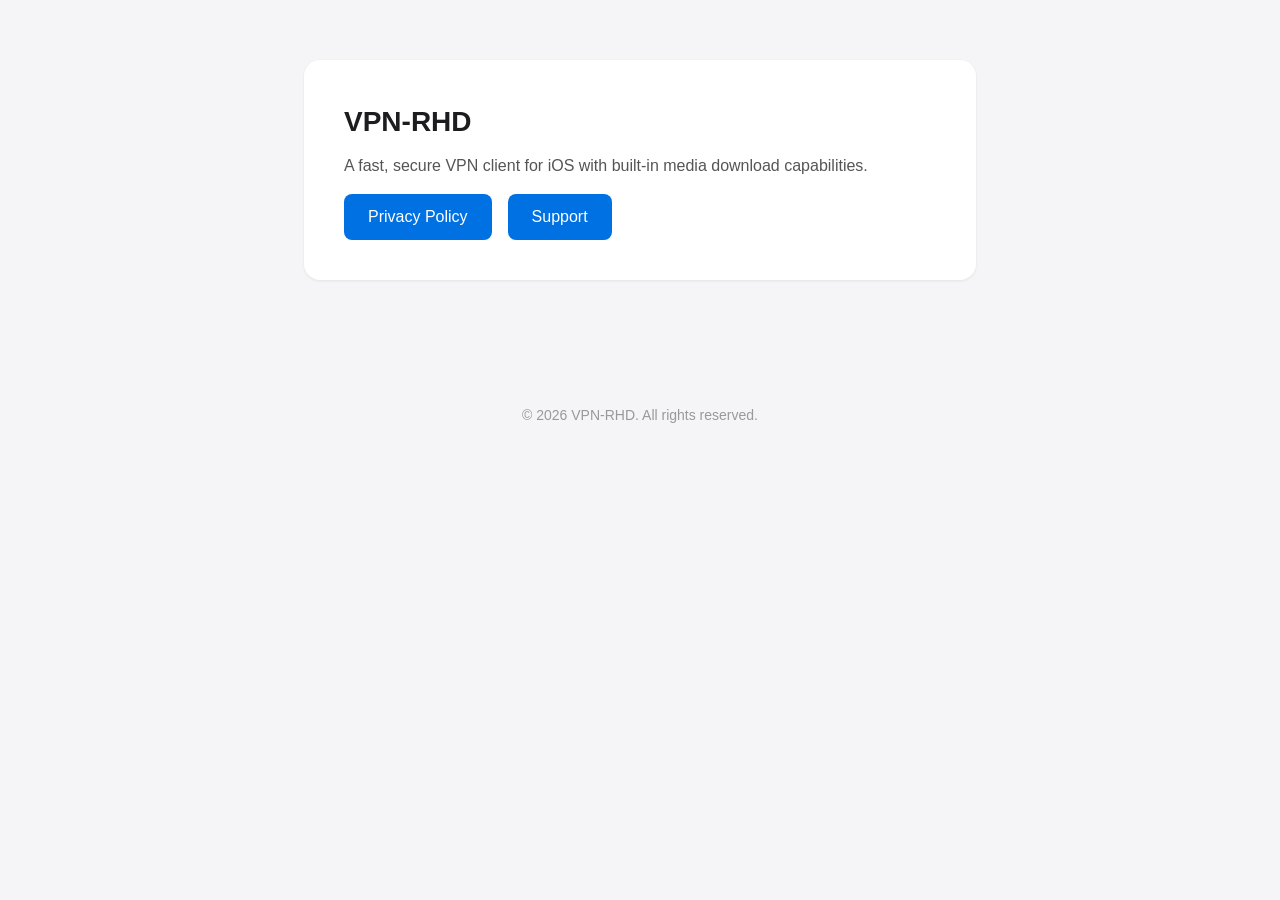
==== index.html @ 0af11a09 "Initial MVP: VPN-RHD support site with privacy policy" ====
<!DOCTYPE html>
<html lang="en">
<head>
    <meta charset="UTF-8">
    <meta name="viewport" content="width=device-width, initial-scale=1.0">
    <title>VPN-RHD</title>
    <style>
        * { margin: 0; padding: 0; box-sizing: border-box; }
        body { font-family: -apple-system, BlinkMacSystemFont, 'Segoe UI', Roboto, sans-serif; background: #f5f5f7; color: #1d1d1f; line-height: 1.6; }
        .container { max-width: 720px; margin: 0 auto; padding: 60px 24px; }
        .card { background: #fff; border-radius: 16px; padding: 40px; margin-bottom: 24px; box-shadow: 0 1px 3px rgba(0,0,0,0.08); }
        h1 { font-size: 28px; font-weight: 700; margin-bottom: 8px; }
        h2 { font-size: 20px; font-weight: 600; margin-bottom: 16px; }
        p { margin-bottom: 12px; color: #555; }
        a { color: #0071e3; text-decoration: none; }
        a:hover { text-decoration: underline; }
        .links { display: flex; gap: 16px; margin-top: 16px; }
        .links a { display: inline-block; padding: 10px 24px; background: #0071e3; color: #fff; border-radius: 8px; font-weight: 500; }
        .links a:hover { background: #0077ed; text-decoration: none; }
        footer { text-align: center; color: #999; font-size: 14px; margin-top: 40px; }
    </style>
</head>
<body>
    <div class="container">
        <div class="card">
            <h1>VPN-RHD</h1>
            <p>A fast, secure VPN client for iOS with built-in media download capabilities.</p>
            <div class="links">
                <a href="privacy.html">Privacy Policy</a>
                <a href="support.html">Support</a>
            </div>
        </div>
    </div>
    <footer>&copy; 2026 VPN-RHD. All rights reserved.</footer>
</body>
</html>
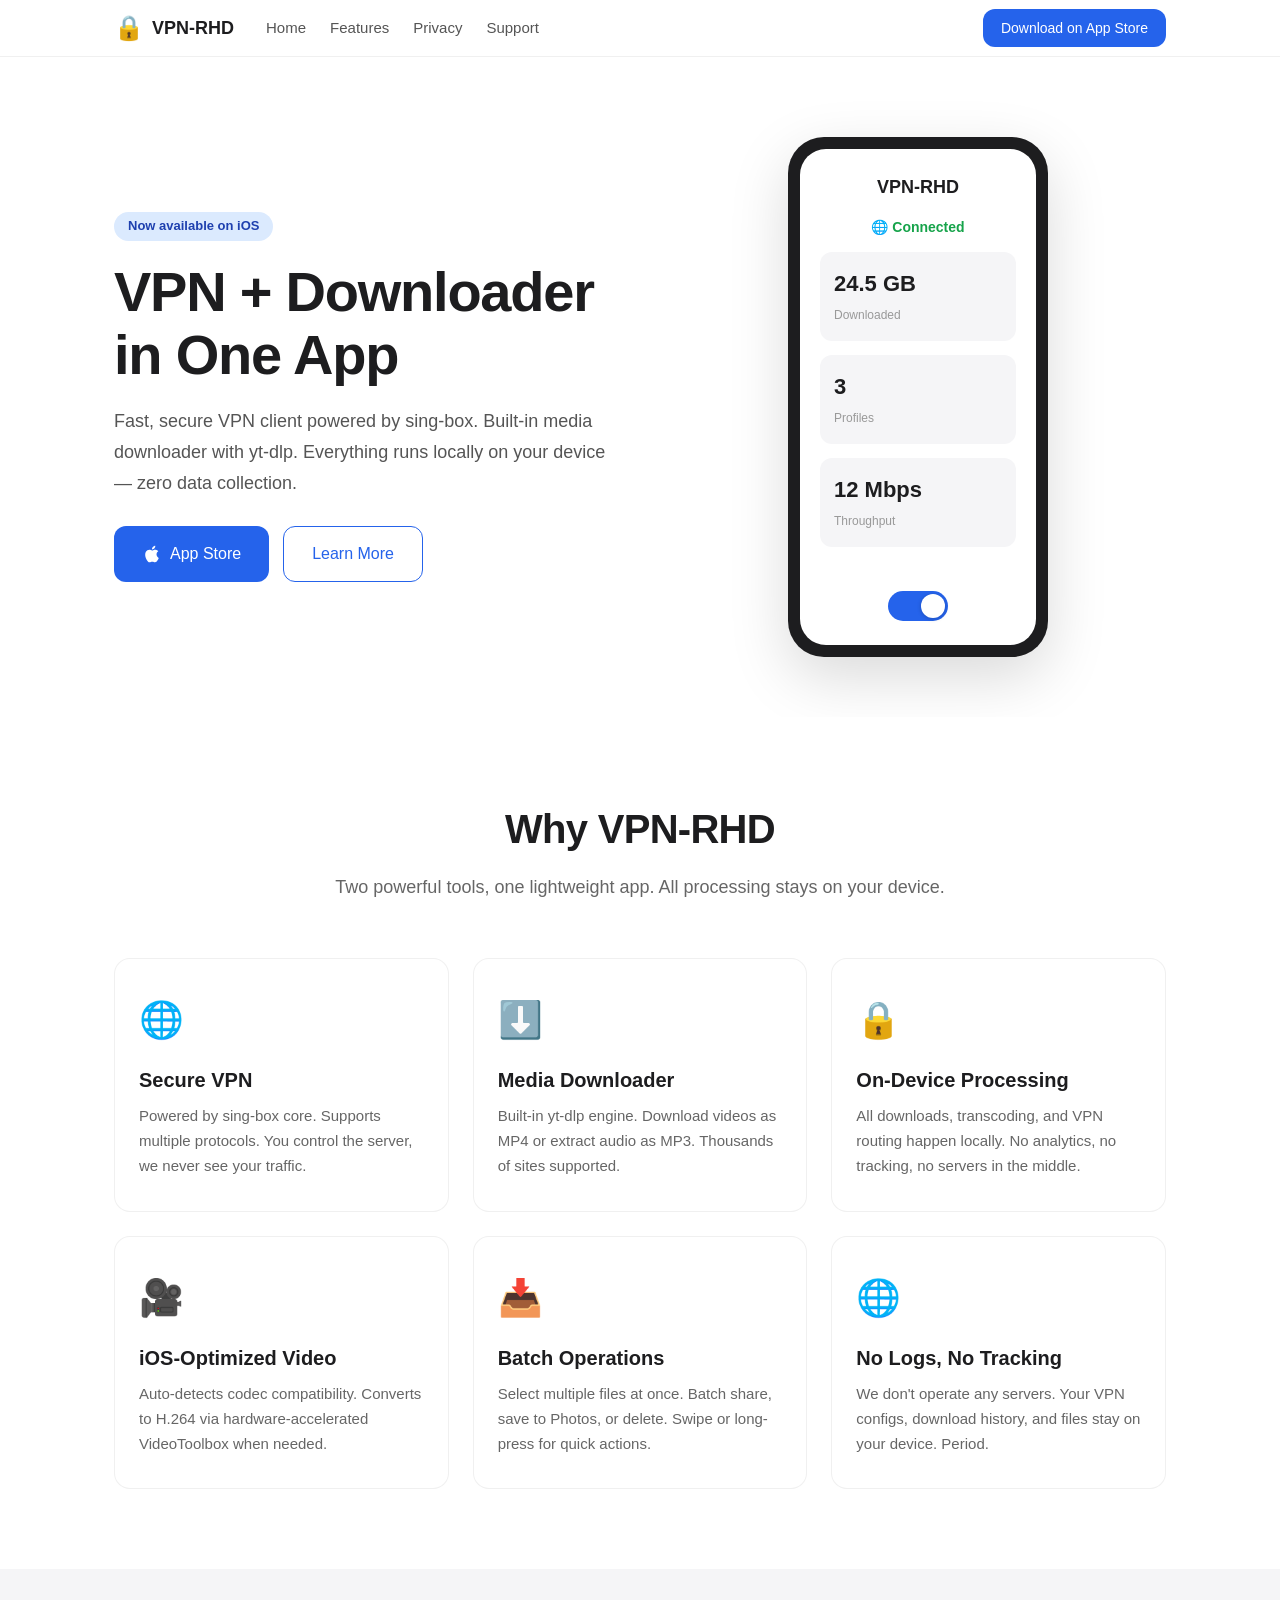
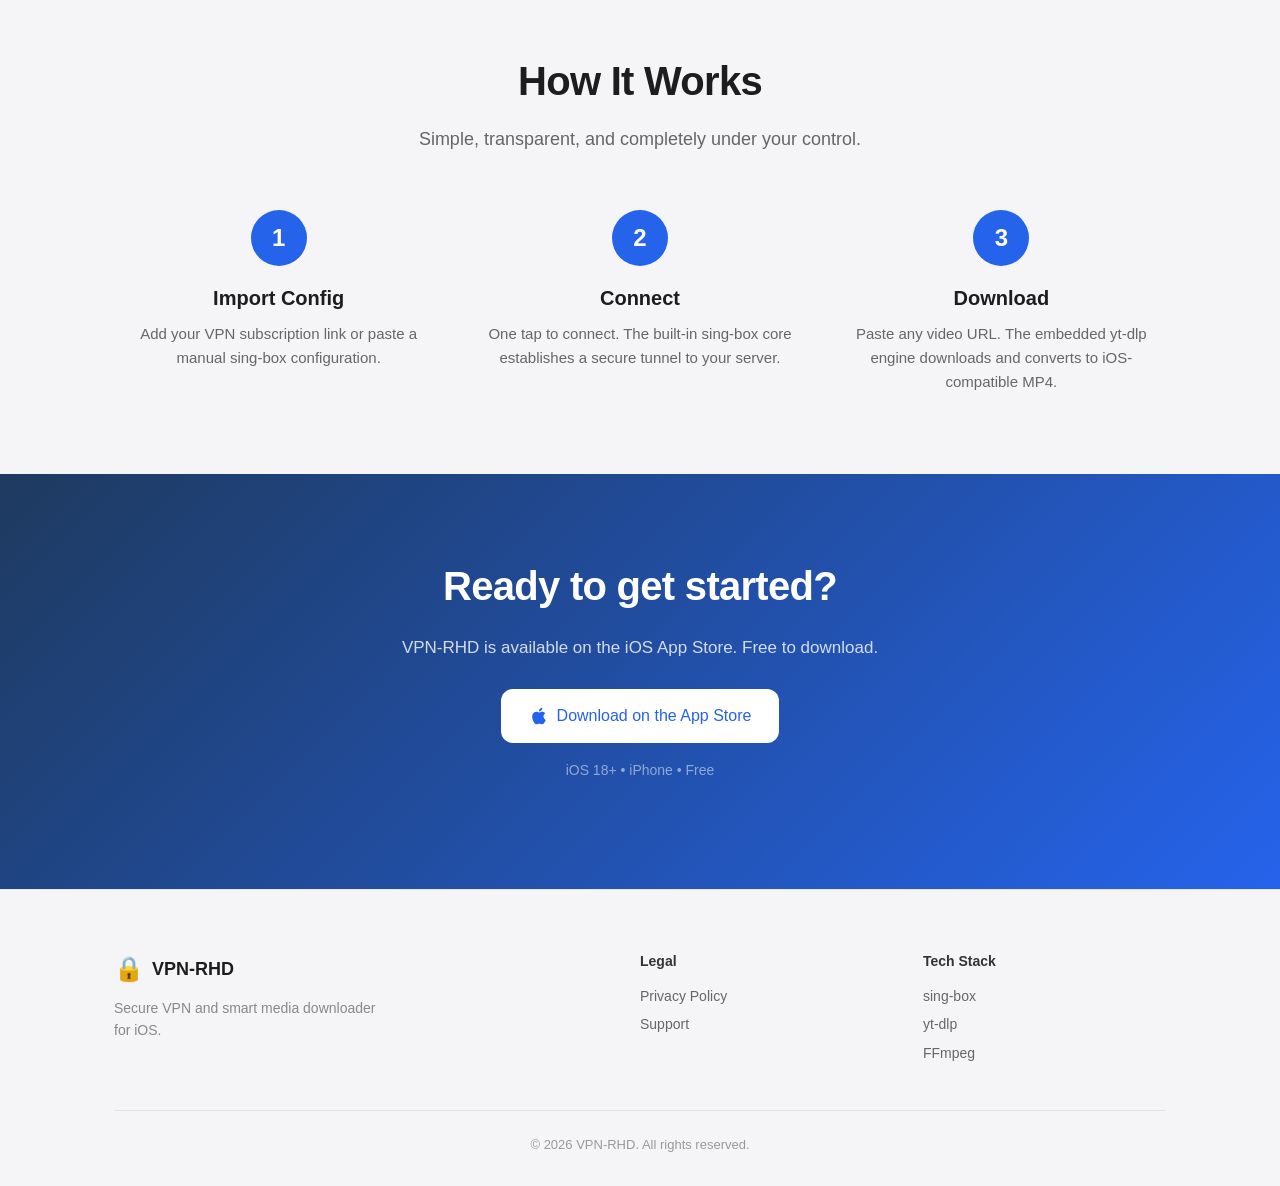
==== commit a3c886ba: "Redesign: professional app landing page with proper styling" ====
--- a/index.html
+++ b/index.html
@@ -3,34 +3,173 @@
 <head>
     <meta charset="UTF-8">
     <meta name="viewport" content="width=device-width, initial-scale=1.0">
-    <title>VPN-RHD</title>
-    <style>
-        * { margin: 0; padding: 0; box-sizing: border-box; }
-        body { font-family: -apple-system, BlinkMacSystemFont, 'Segoe UI', Roboto, sans-serif; background: #f5f5f7; color: #1d1d1f; line-height: 1.6; }
-        .container { max-width: 720px; margin: 0 auto; padding: 60px 24px; }
-        .card { background: #fff; border-radius: 16px; padding: 40px; margin-bottom: 24px; box-shadow: 0 1px 3px rgba(0,0,0,0.08); }
-        h1 { font-size: 28px; font-weight: 700; margin-bottom: 8px; }
-        h2 { font-size: 20px; font-weight: 600; margin-bottom: 16px; }
-        p { margin-bottom: 12px; color: #555; }
-        a { color: #0071e3; text-decoration: none; }
-        a:hover { text-decoration: underline; }
-        .links { display: flex; gap: 16px; margin-top: 16px; }
-        .links a { display: inline-block; padding: 10px 24px; background: #0071e3; color: #fff; border-radius: 8px; font-weight: 500; }
-        .links a:hover { background: #0077ed; text-decoration: none; }
-        footer { text-align: center; color: #999; font-size: 14px; margin-top: 40px; }
-    </style>
+    <title>VPN-RHD - Secure VPN & Smart Downloader for iOS</title>
+    <meta name="description" content="VPN-RHD is a fast, secure VPN client with built-in media downloader for iOS. Powered by sing-box and yt-dlp.">
+    <meta property="og:title" content="VPN-RHD - Secure VPN & Smart Downloader">
+    <meta property="og:description" content="A powerful iOS app combining VPN and media downloading. All processing on-device, zero data collection.">
+    <meta property="og:type" content="website">
+    <link rel="stylesheet" href="style.css">
 </head>
 <body>
-    <div class="container">
-        <div class="card">
-            <h1>VPN-RHD</h1>
-            <p>A fast, secure VPN client for iOS with built-in media download capabilities.</p>
-            <div class="links">
-                <a href="privacy.html">Privacy Policy</a>
+    <!-- Navigation -->
+    <header class="nav">
+        <div class="nav-inner">
+            <a href="index.html" class="nav-logo">
+                <span class="logo-icon">&#x1F512;</span>
+                VPN-RHD
+            </a>
+            <nav class="nav-links">
+                <a href="index.html">Home</a>
+                <a href="index.html#features">Features</a>
+                <a href="privacy.html">Privacy</a>
                 <a href="support.html">Support</a>
+            </nav>
+            <a href="#" class="btn btn-primary btn-sm nav-cta">Download on App Store</a>
+        </div>
+    </header>
+
+    <main>
+        <!-- Hero -->
+        <section class="hero">
+            <div class="container">
+                <div class="hero-grid">
+                    <div class="hero-text">
+                        <span class="badge">Now available on iOS</span>
+                        <h1>VPN + Downloader<br>in One App</h1>
+                        <p class="hero-desc">Fast, secure VPN client powered by sing-box. Built-in media downloader with yt-dlp. Everything runs locally on your device — zero data collection.</p>
+                        <div class="hero-actions">
+                            <a href="#" class="btn btn-primary btn-lg">
+                                <svg width="20" height="20" viewBox="0 0 24 24" fill="currentColor"><path d="M18.71 19.5c-.83 1.24-1.71 2.45-3.05 2.47-1.34.03-1.77-.79-3.29-.79-1.53 0-2 .77-3.27.82-1.31.05-2.3-1.32-3.14-2.53C4.25 17 2.94 12.45 4.7 9.39c.87-1.52 2.43-2.48 4.12-2.51 1.28-.02 2.5.87 3.29.87.78 0 2.26-1.07 3.81-.91.65.03 2.47.26 3.64 1.98-.09.06-2.17 1.28-2.15 3.81.03 3.02 2.65 4.03 2.68 4.04-.03.07-.42 1.44-1.38 2.83M13 3.5c.73-.83 1.94-1.46 2.94-1.5.13 1.17-.34 2.35-1.04 3.19-.69.85-1.83 1.51-2.95 1.42-.15-1.15.41-2.35 1.05-3.11z"/></svg>
+                                App Store
+                            </a>
+                            <a href="#features" class="btn btn-outline btn-lg">Learn More</a>
+                        </div>
+                    </div>
+                    <div class="hero-mockup">
+                        <div class="phone-frame">
+                            <div class="phone-screen">
+                                <div class="screen-header">VPN-RHD</div>
+                                <div class="screen-status">&#x1F310; Connected</div>
+                                <div class="screen-stat"><span>24.5 GB</span><small>Downloaded</small></div>
+                                <div class="screen-stat"><span>3</span><small>Profiles</small></div>
+                                <div class="screen-stat"><span>12 Mbps</span><small>Throughput</small></div>
+                                <div class="screen-toggle"></div>
+                            </div>
+                        </div>
+                    </div>
+                </div>
+            </div>
+        </section>
+
+        <!-- Features -->
+        <section id="features" class="section">
+            <div class="container">
+                <div class="section-header">
+                    <h2>Why VPN-RHD</h2>
+                    <p class="section-subtitle">Two powerful tools, one lightweight app. All processing stays on your device.</p>
+                </div>
+                <div class="features-grid">
+                    <div class="feature-card">
+                        <div class="feature-icon">&#x1F310;</div>
+                        <h3>Secure VPN</h3>
+                        <p>Powered by sing-box core. Supports multiple protocols. You control the server, we never see your traffic.</p>
+                    </div>
+                    <div class="feature-card">
+                        <div class="feature-icon">&#x2B07;&#xFE0F;</div>
+                        <h3>Media Downloader</h3>
+                        <p>Built-in yt-dlp engine. Download videos as MP4 or extract audio as MP3. Thousands of sites supported.</p>
+                    </div>
+                    <div class="feature-card">
+                        <div class="feature-icon">&#x1F512;</div>
+                        <h3>On-Device Processing</h3>
+                        <p>All downloads, transcoding, and VPN routing happen locally. No analytics, no tracking, no servers in the middle.</p>
+                    </div>
+                    <div class="feature-card">
+                        <div class="feature-icon">&#x1F3A5;</div>
+                        <h3>iOS-Optimized Video</h3>
+                        <p>Auto-detects codec compatibility. Converts to H.264 via hardware-accelerated VideoToolbox when needed.</p>
+                    </div>
+                    <div class="feature-card">
+                        <div class="feature-icon">&#x1F4E5;</div>
+                        <h3>Batch Operations</h3>
+                        <p>Select multiple files at once. Batch share, save to Photos, or delete. Swipe or long-press for quick actions.</p>
+                    </div>
+                    <div class="feature-card">
+                        <div class="feature-icon">&#x1F310;&#xFE0F;</div>
+                        <h3>No Logs, No Tracking</h3>
+                        <p>We don't operate any servers. Your VPN configs, download history, and files stay on your device. Period.</p>
+                    </div>
+                </div>
+            </div>
+        </section>
+
+        <!-- How It Works -->
+        <section class="section bg-alt">
+            <div class="container">
+                <div class="section-header">
+                    <h2>How It Works</h2>
+                    <p class="section-subtitle">Simple, transparent, and completely under your control.</p>
+                </div>
+                <div class="steps">
+                    <div class="step">
+                        <div class="step-num">1</div>
+                        <h3>Import Config</h3>
+                        <p>Add your VPN subscription link or paste a manual sing-box configuration.</p>
+                    </div>
+                    <div class="step">
+                        <div class="step-num">2</div>
+                        <h3>Connect</h3>
+                        <p>One tap to connect. The built-in sing-box core establishes a secure tunnel to your server.</p>
+                    </div>
+                    <div class="step">
+                        <div class="step-num">3</div>
+                        <h3>Download</h3>
+                        <p>Paste any video URL. The embedded yt-dlp engine downloads and converts to iOS-compatible MP4.</p>
+                    </div>
+                </div>
+            </div>
+        </section>
+
+        <!-- CTA -->
+        <section class="section cta">
+            <div class="container">
+                <h2>Ready to get started?</h2>
+                <p>VPN-RHD is available on the iOS App Store. Free to download.</p>
+                <a href="#" class="btn btn-primary btn-lg">
+                    <svg width="20" height="20" viewBox="0 0 24 24" fill="currentColor"><path d="M18.71 19.5c-.83 1.24-1.71 2.45-3.05 2.47-1.34.03-1.77-.79-3.29-.79-1.53 0-2 .77-3.27.82-1.31.05-2.3-1.32-3.14-2.53C4.25 17 2.94 12.45 4.7 9.39c.87-1.52 2.43-2.48 4.12-2.51 1.28-.02 2.5.87 3.29.87.78 0 2.26-1.07 3.81-.91.65.03 2.47.26 3.64 1.98-.09.06-2.17 1.28-2.15 3.81.03 3.02 2.65 4.03 2.68 4.04-.03.07-.42 1.44-1.38 2.83M13 3.5c.73-.83 1.94-1.46 2.94-1.5.13 1.17-.34 2.35-1.04 3.19-.69.85-1.83 1.51-2.95 1.42-.15-1.15.41-2.35 1.05-3.11z"/></svg>
+                    Download on the App Store
+                </a>
+                <p class="cta-note">iOS 18+ &bull; iPhone &bull; Free</p>
+            </div>
+        </section>
+    </main>
+
+    <footer class="footer">
+        <div class="container">
+            <div class="footer-grid">
+                <div class="footer-brand">
+                    <a href="index.html" class="nav-logo">
+                        <span class="logo-icon">&#x1F512;</span>
+                        VPN-RHD
+                    </a>
+                    <p>Secure VPN and smart media downloader for iOS.</p>
+                </div>
+                <div class="footer-links">
+                    <h4>Legal</h4>
+                    <a href="privacy.html">Privacy Policy</a>
+                    <a href="support.html">Support</a>
+                </div>
+                <div class="footer-links">
+                    <h4>Tech Stack</h4>
+                    <a href="https://github.com/SagerNet/sing-box" target="_blank">sing-box</a>
+                    <a href="https://github.com/yt-dlp/yt-dlp" target="_blank">yt-dlp</a>
+                    <a href="https://ffmpeg.org" target="_blank">FFmpeg</a>
+                </div>
+            </div>
+            <div class="footer-bottom">
+                <p>&copy; 2026 VPN-RHD. All rights reserved.</p>
             </div>
         </div>
-    </div>
-    <footer>&copy; 2026 VPN-RHD. All rights reserved.</footer>
+    </footer>
 </body>
 </html>
--- a/style.css
+++ b/style.css
@@ -0,0 +1,163 @@
+/* ============================================================
+   VPN-RHD Website Styles
+   ============================================================ */
+
+/* ------ Reset & Base ------ */
+*, *::before, *::after { margin: 0; padding: 0; box-sizing: border-box; }
+html { scroll-behavior: smooth; }
+body {
+    font-family: -apple-system, BlinkMacSystemFont, 'SF Pro Display', 'Segoe UI', Roboto, sans-serif;
+    color: #1d1d1f;
+    background: #fff;
+    line-height: 1.6;
+    -webkit-font-smoothing: antialiased;
+}
+img { max-width: 100%; display: block; }
+a { color: #2563eb; text-decoration: none; }
+a:hover { color: #1d4ed8; }
+
+/* ------ Typography ------ */
+h1 { font-size: clamp(36px, 5vw, 56px); font-weight: 700; line-height: 1.12; letter-spacing: -0.022em; }
+h2 { font-size: clamp(28px, 4vw, 40px); font-weight: 600; letter-spacing: -0.018em; }
+h3 { font-size: 20px; font-weight: 600; }
+p { color: #555; }
+
+/* ------ Container ------ */
+.container { max-width: 1100px; margin: 0 auto; padding: 0 24px; }
+
+/* ------ Buttons ------ */
+.btn { display: inline-flex; align-items: center; gap: 8px; font-weight: 500; border-radius: 12px; transition: all .2s; cursor: pointer; border: none; }
+.btn-primary { background: #2563eb; color: #fff !important; }
+.btn-primary:hover { background: #1d4ed8; transform: translateY(-1px); box-shadow: 0 4px 16px rgba(37,99,235,.35); }
+.btn-outline { background: transparent; color: #2563eb; border: 1.5px solid #2563eb; }
+.btn-outline:hover { background: #2563eb; color: #fff; }
+.btn-sm { padding: 8px 18px; font-size: 14px; }
+.btn-lg { padding: 14px 28px; font-size: 16px; }
+
+/* ------ Navigation ------ */
+.nav {
+    position: sticky; top: 0; z-index: 100; background: rgba(255,255,255,.88);
+    backdrop-filter: saturate(180%) blur(20px); -webkit-backdrop-filter: saturate(180%) blur(20px);
+    border-bottom: 1px solid rgba(0,0,0,.06);
+}
+.nav-inner {
+    max-width: 1100px; margin: 0 auto; padding: 0 24px; height: 56px;
+    display: flex; align-items: center; gap: 32px;
+}
+.nav-logo { display: flex; align-items: center; gap: 8px; font-size: 18px; font-weight: 700; color: #1d1d1f; white-space: nowrap; }
+.nav-logo:hover { color: #2563eb; }
+.logo-icon { font-size: 24px; }
+.nav-links { display: flex; gap: 24px; }
+.nav-links a { color: #555; font-size: 15px; font-weight: 500; transition: color .15s; }
+.nav-links a:hover { color: #2563eb; }
+.nav-cta { margin-left: auto; }
+
+/* ------ Hero ------ */
+.hero { padding: 80px 0 60px; overflow: hidden; }
+.hero-grid { display: grid; grid-template-columns: 1fr 1fr; gap: 60px; align-items: center; }
+.hero-text { max-width: 540px; }
+.badge {
+    display: inline-block; padding: 4px 14px; background: #dbeafe; color: #1e40af;
+    border-radius: 20px; font-size: 13px; font-weight: 600; margin-bottom: 20px;
+}
+.hero-desc { font-size: 18px; color: #555; margin: 20px 0 28px; line-height: 1.7; }
+.hero-actions { display: flex; gap: 14px; flex-wrap: wrap; }
+
+/* Phone mockup */
+.hero-mockup { display: flex; justify-content: center; }
+.phone-frame {
+    width: 260px; height: 520px; background: #1d1d1f; border-radius: 36px;
+    padding: 12px; position: relative;
+    box-shadow: 0 20px 60px rgba(0,0,0,.15);
+}
+.phone-screen {
+    background: #fff; height: 100%; border-radius: 26px; padding: 24px 20px;
+    display: flex; flex-direction: column; gap: 14px;
+}
+.screen-header { font-size: 18px; font-weight: 700; text-align: center; color: #1d1d1f; }
+.screen-status { text-align: center; font-size: 14px; color: #16a34a; font-weight: 600; }
+.screen-stat { background: #f5f5f7; padding: 14px; border-radius: 12px; }
+.screen-stat span { display: block; font-size: 22px; font-weight: 700; color: #1d1d1f; }
+.screen-stat small { font-size: 12px; color: #999; }
+.screen-toggle {
+    margin-top: auto; width: 60px; height: 30px; background: #2563eb;
+    border-radius: 15px; align-self: center; position: relative;
+}
+.screen-toggle::after {
+    content: ''; position: absolute; top: 3px; right: 3px; width: 24px; height: 24px;
+    background: #fff; border-radius: 50%; box-shadow: 0 1px 4px rgba(0,0,0,.2);
+}
+
+/* ------ Sections ------ */
+.section { padding: 80px 0; }
+.bg-alt { background: #f5f5f7; }
+.section-header { text-align: center; margin-bottom: 56px; }
+.section-subtitle { font-size: 18px; color: #666; margin-top: 12px; }
+
+/* ------ Features Grid ------ */
+.features-grid {
+    display: grid; grid-template-columns: repeat(3, 1fr); gap: 24px;
+}
+.feature-card {
+    background: #fff; border-radius: 16px; padding: 32px 24px;
+    border: 1px solid rgba(0,0,0,.06); transition: all .25s;
+}
+.feature-card:hover { transform: translateY(-4px); box-shadow: 0 12px 40px rgba(0,0,0,.08); }
+.feature-icon { font-size: 36px; margin-bottom: 16px; }
+.feature-card h3 { margin-bottom: 8px; }
+.feature-card p { font-size: 15px; color: #666; line-height: 1.65; }
+
+/* ------ Steps ------ */
+.steps { display: grid; grid-template-columns: repeat(3, 1fr); gap: 32px; text-align: center; }
+.step-num {
+    width: 56px; height: 56px; border-radius: 50%; background: #2563eb; color: #fff;
+    font-size: 24px; font-weight: 700; line-height: 56px; margin: 0 auto 16px;
+}
+.step h3 { margin-bottom: 8px; }
+.step p { color: #666; font-size: 15px; }
+
+/* ------ CTA ------ */
+.cta { text-align: center; background: linear-gradient(135deg, #1e3a5f 0%, #2563eb 100%); color: #fff; }
+.cta h2 { color: #fff; }
+.cta p { color: rgba(255,255,255,.8); font-size: 17px; margin: 16px 0 28px; }
+.cta .btn-primary { background: #fff; color: #2563eb !important; }
+.cta .btn-primary:hover { background: #f0f0f0; box-shadow: 0 4px 20px rgba(255,255,255,.25); }
+.cta-note { margin-top: 16px; font-size: 14px !important; color: rgba(255,255,255,.5) !important; }
+
+/* ------ Footer ------ */
+.footer { background: #f5f5f7; padding: 60px 0 30px; border-top: 1px solid rgba(0,0,0,.06); }
+.footer-grid { display: grid; grid-template-columns: 2fr 1fr 1fr; gap: 40px; margin-bottom: 40px; }
+.footer-brand p { font-size: 14px; color: #888; max-width: 280px; margin-top: 8px; }
+.footer-links h4 { font-size: 14px; font-weight: 600; margin-bottom: 12px; color: #333; }
+.footer-links a { display: block; font-size: 14px; color: #666; margin-bottom: 6px; }
+.footer-links a:hover { color: #2563eb; }
+.footer-bottom { padding-top: 24px; border-top: 1px solid rgba(0,0,0,.08); text-align: center; }
+.footer-bottom p { font-size: 13px; color: #999; }
+
+/* ------ Responsive ------ */
+@media (max-width: 860px) {
+    .hero-grid { grid-template-columns: 1fr; text-align: center; }
+    .hero-text { max-width: 100%; }
+    .hero-actions { justify-content: center; }
+    .hero-mockup { display: none; }
+    .features-grid { grid-template-columns: repeat(2, 1fr); }
+    .steps { grid-template-columns: 1fr; }
+    .footer-grid { grid-template-columns: 1fr; text-align: center; }
+    .footer-brand p { max-width: 100%; }
+    .nav-links { display: none; }
+}
+@media (max-width: 520px) {
+    .features-grid { grid-template-columns: 1fr; }
+    .hero { padding: 48px 0 36px; }
+    .section { padding: 56px 0; }
+    h1 { font-size: 32px; }
+}
+
+/* ------ Content Pages (Privacy / Support) ------ */
+.content-page { padding: 60px 0; max-width: 780px; margin: 0 auto; }
+.content-page h1 { font-size: 36px; margin-bottom: 8px; }
+.content-page .date { color: #999; font-size: 14px; margin-bottom: 36px; }
+.content-page h2 { font-size: 22px; margin: 32px 0 12px; }
+.content-page p, .content-page li { color: #444; margin-bottom: 10px; line-height: 1.75; }
+.content-page ul { padding-left: 20px; margin-bottom: 16px; }
+.content-page .back-link { display: inline-block; margin-bottom: 24px; font-weight: 500; }
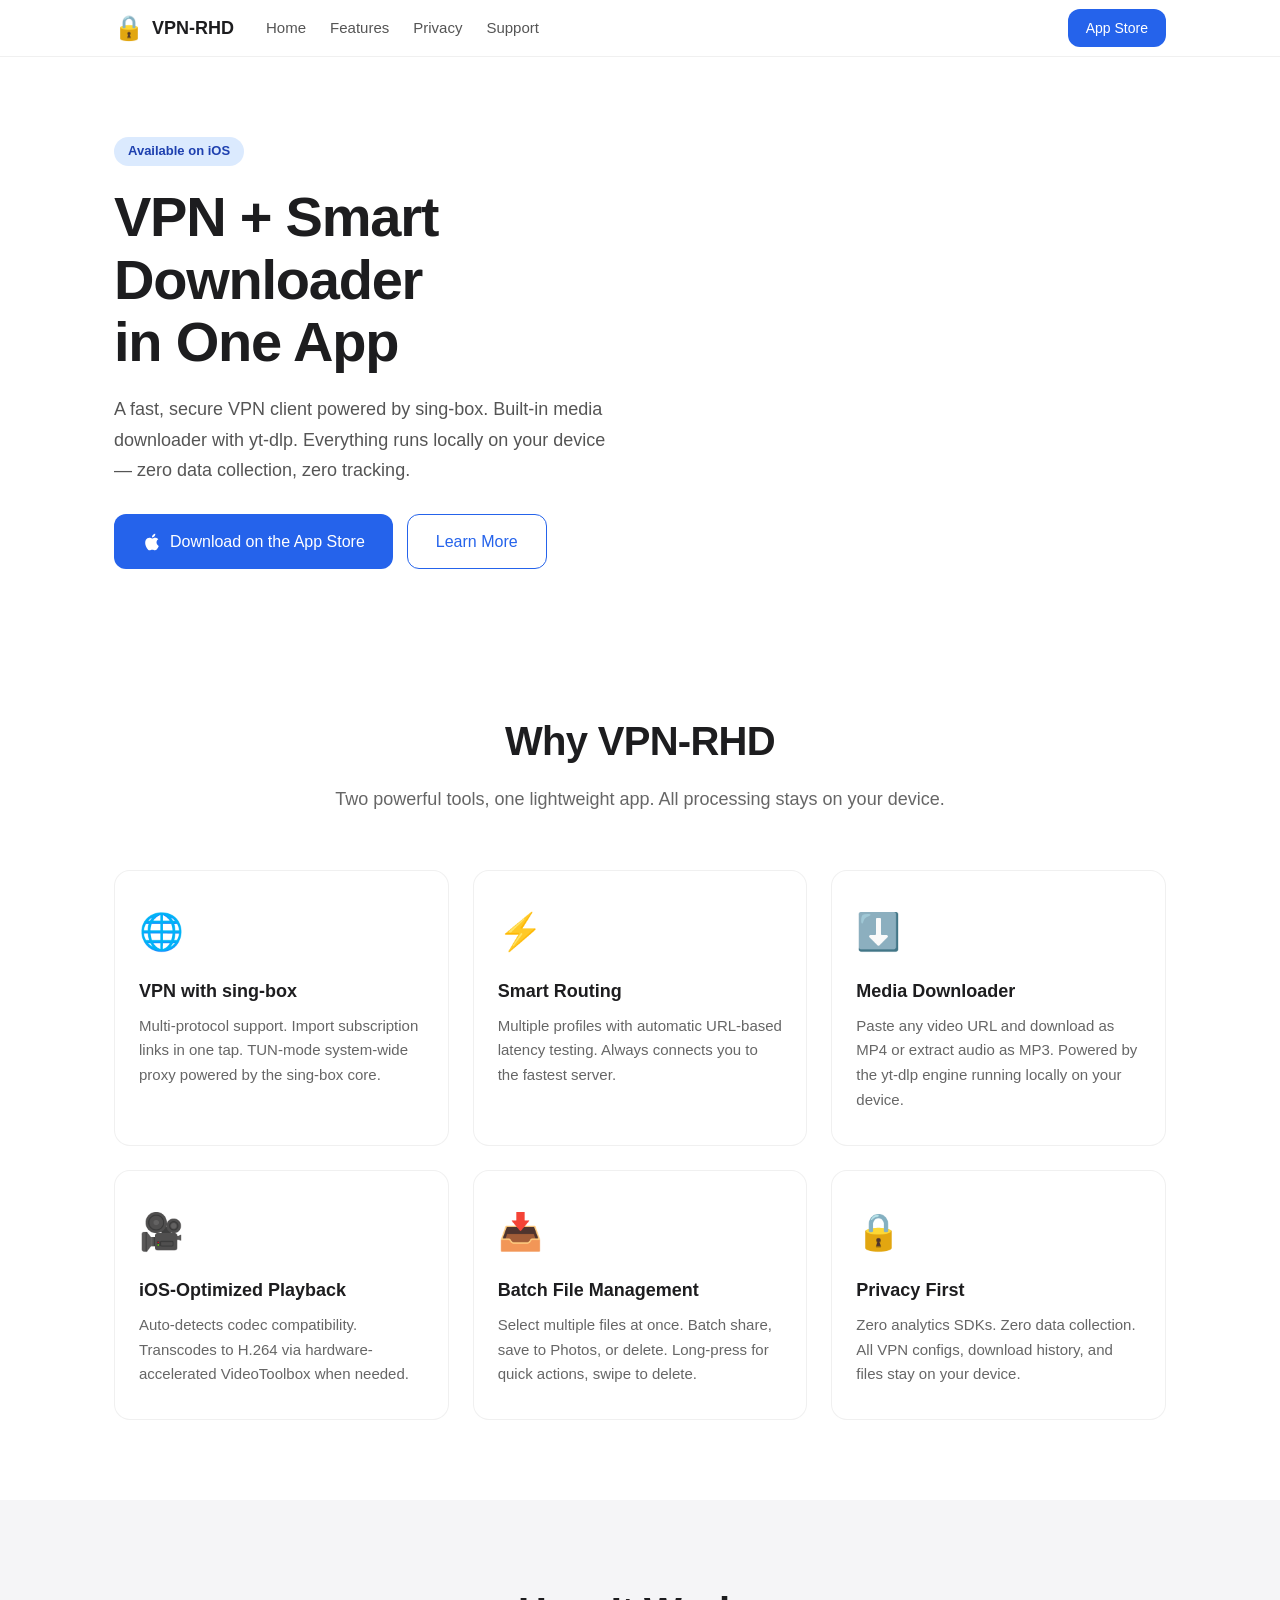
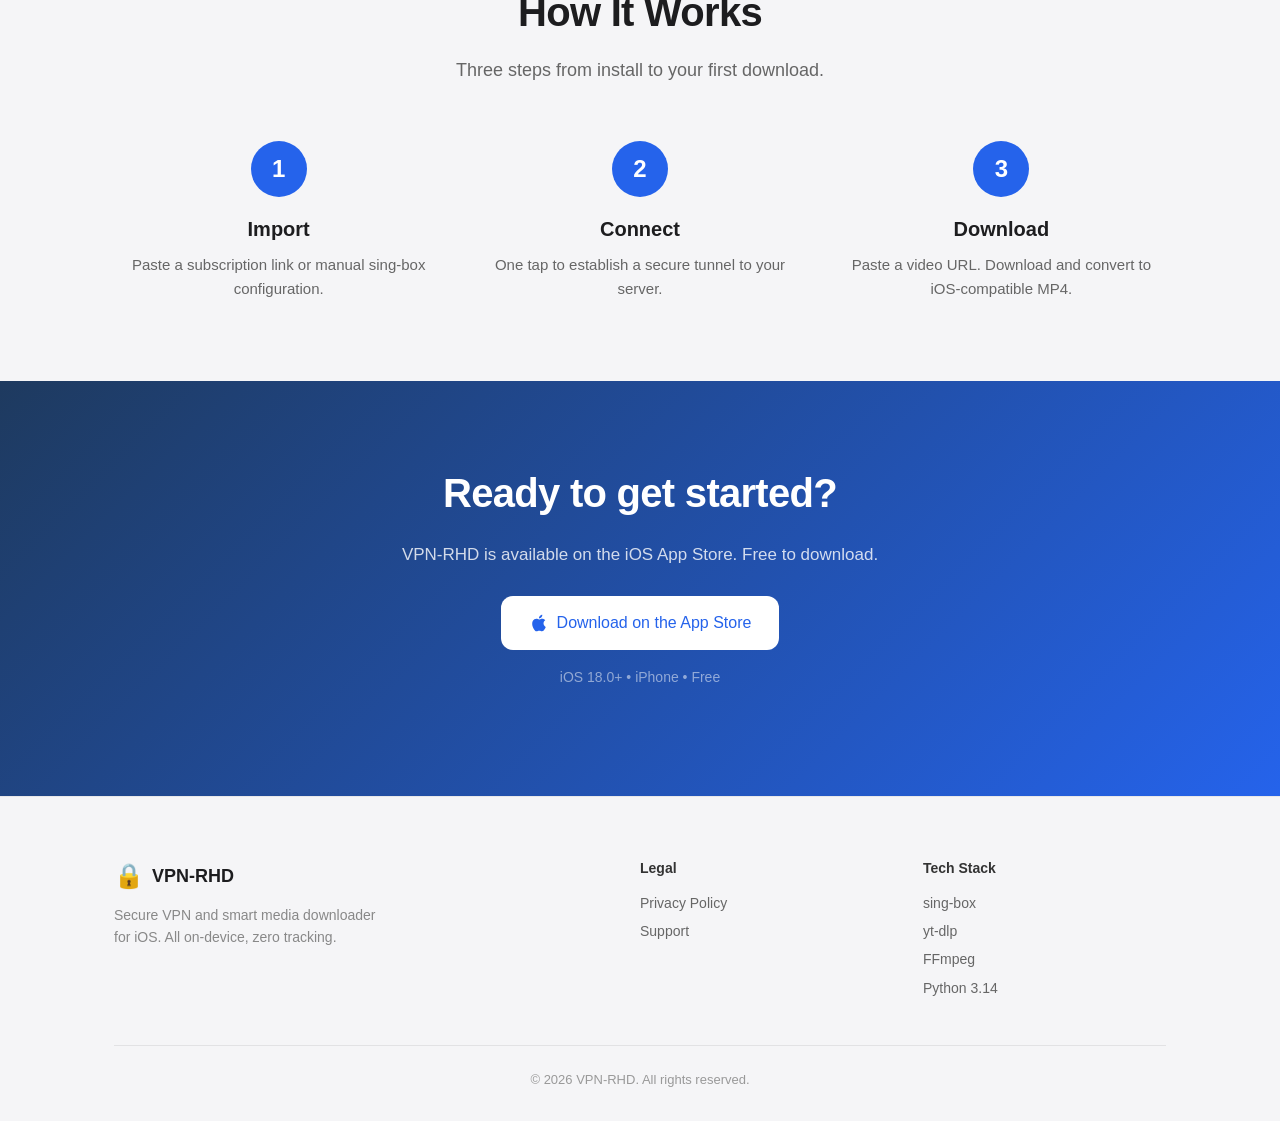
==== commit d93c6bf8: "Build proper product website per DESIGN.md spec" ====
--- a/index.html
+++ b/index.html
@@ -1,175 +1,85 @@
 <!DOCTYPE html>
 <html lang="en">
 <head>
-    <meta charset="UTF-8">
-    <meta name="viewport" content="width=device-width, initial-scale=1.0">
-    <title>VPN-RHD - Secure VPN & Smart Downloader for iOS</title>
-    <meta name="description" content="VPN-RHD is a fast, secure VPN client with built-in media downloader for iOS. Powered by sing-box and yt-dlp.">
-    <meta property="og:title" content="VPN-RHD - Secure VPN & Smart Downloader">
-    <meta property="og:description" content="A powerful iOS app combining VPN and media downloading. All processing on-device, zero data collection.">
-    <meta property="og:type" content="website">
-    <link rel="stylesheet" href="style.css">
+<meta charset="UTF-8">
+<meta name="viewport" content="width=device-width, initial-scale=1.0">
+<title>VPN-RHD — Secure VPN & Smart Downloader for iOS</title>
+<meta name="description" content="VPN-RHD combines a secure VPN client powered by sing-box with a smart media downloader running yt-dlp. All on-device, zero tracking.">
+<meta property="og:title" content="VPN-RHD — Secure VPN & Smart Downloader for iOS">
+<meta property="og:description" content="A powerful iOS app combining VPN and media downloading. All processing on-device, zero data collection.">
+<meta property="og:type" content="website">
+<link rel="stylesheet" href="css/reset.css">
+<link rel="stylesheet" href="css/common.css">
 </head>
 <body>
-    <!-- Navigation -->
-    <header class="nav">
-        <div class="nav-inner">
-            <a href="index.html" class="nav-logo">
-                <span class="logo-icon">&#x1F512;</span>
-                VPN-RHD
-            </a>
-            <nav class="nav-links">
-                <a href="index.html">Home</a>
-                <a href="index.html#features">Features</a>
-                <a href="privacy.html">Privacy</a>
-                <a href="support.html">Support</a>
-            </nav>
-            <a href="#" class="btn btn-primary btn-sm nav-cta">Download on App Store</a>
+
+<header class="nav"><div class="nav-inner"></div></header>
+
+<main>
+
+<!-- Hero -->
+<section class="hero">
+  <div class="container">
+    <div class="hero-grid">
+      <div class="hero-text">
+        <span class="badge">Available on iOS</span>
+        <h1>VPN + Smart Downloader<br>in One App</h1>
+        <p class="hero-desc">A fast, secure VPN client powered by sing-box. Built-in media downloader with yt-dlp. Everything runs locally on your device — zero data collection, zero tracking.</p>
+        <div class="hero-actions">
+          <a href="#" class="btn btn-primary btn-lg">
+            <svg width="20" height="20" viewBox="0 0 24 24" fill="currentColor"><path d="M18.71 19.5c-.83 1.24-1.71 2.45-3.05 2.47-1.34.03-1.77-.79-3.29-.79-1.53 0-2 .77-3.27.82-1.31.05-2.3-1.32-3.14-2.53C4.25 17 2.94 12.45 4.7 9.39c.87-1.52 2.43-2.48 4.12-2.51 1.28-.02 2.5.87 3.29.87.78 0 2.26-1.07 3.81-.91.65.03 2.47.26 3.64 1.98-.09.06-2.17 1.28-2.15 3.81.03 3.02 2.65 4.03 2.68 4.04-.03.07-.42 1.44-1.38 2.83M13 3.5c.73-.83 1.94-1.46 2.94-1.5.13 1.17-.34 2.35-1.04 3.19-.69.85-1.83 1.51-2.95 1.42-.15-1.15.41-2.35 1.05-3.11z"/></svg>
+            Download on the App Store
+          </a>
+          <a href="#features" class="btn btn-outline btn-lg">Learn More</a>
         </div>
-    </header>
+      </div>
+      <div class="hero-mockup">
+        <img class="hero-screenshot" src="images/screenshot.png" alt="VPN-RHD Screenshot" onerror="this.style.display='none'">
+      </div>
+    </div>
+  </div>
+</section>
 
-    <main>
-        <!-- Hero -->
-        <section class="hero">
-            <div class="container">
-                <div class="hero-grid">
-                    <div class="hero-text">
-                        <span class="badge">Now available on iOS</span>
-                        <h1>VPN + Downloader<br>in One App</h1>
-                        <p class="hero-desc">Fast, secure VPN client powered by sing-box. Built-in media downloader with yt-dlp. Everything runs locally on your device — zero data collection.</p>
-                        <div class="hero-actions">
-                            <a href="#" class="btn btn-primary btn-lg">
-                                <svg width="20" height="20" viewBox="0 0 24 24" fill="currentColor"><path d="M18.71 19.5c-.83 1.24-1.71 2.45-3.05 2.47-1.34.03-1.77-.79-3.29-.79-1.53 0-2 .77-3.27.82-1.31.05-2.3-1.32-3.14-2.53C4.25 17 2.94 12.45 4.7 9.39c.87-1.52 2.43-2.48 4.12-2.51 1.28-.02 2.5.87 3.29.87.78 0 2.26-1.07 3.81-.91.65.03 2.47.26 3.64 1.98-.09.06-2.17 1.28-2.15 3.81.03 3.02 2.65 4.03 2.68 4.04-.03.07-.42 1.44-1.38 2.83M13 3.5c.73-.83 1.94-1.46 2.94-1.5.13 1.17-.34 2.35-1.04 3.19-.69.85-1.83 1.51-2.95 1.42-.15-1.15.41-2.35 1.05-3.11z"/></svg>
-                                App Store
-                            </a>
-                            <a href="#features" class="btn btn-outline btn-lg">Learn More</a>
-                        </div>
-                    </div>
-                    <div class="hero-mockup">
-                        <div class="phone-frame">
-                            <div class="phone-screen">
-                                <div class="screen-header">VPN-RHD</div>
-                                <div class="screen-status">&#x1F310; Connected</div>
-                                <div class="screen-stat"><span>24.5 GB</span><small>Downloaded</small></div>
-                                <div class="screen-stat"><span>3</span><small>Profiles</small></div>
-                                <div class="screen-stat"><span>12 Mbps</span><small>Throughput</small></div>
-                                <div class="screen-toggle"></div>
-                            </div>
-                        </div>
-                    </div>
-                </div>
-            </div>
-        </section>
+<!-- Features -->
+<section id="features" class="section">
+  <div class="container">
+    <div class="section-header">
+      <h2>Why VPN-RHD</h2>
+      <p class="section-subtitle">Two powerful tools, one lightweight app. All processing stays on your device.</p>
+    </div>
+    <div class="features-grid" id="featuresGrid"></div>
+  </div>
+</section>
 
-        <!-- Features -->
-        <section id="features" class="section">
-            <div class="container">
-                <div class="section-header">
-                    <h2>Why VPN-RHD</h2>
-                    <p class="section-subtitle">Two powerful tools, one lightweight app. All processing stays on your device.</p>
-                </div>
-                <div class="features-grid">
-                    <div class="feature-card">
-                        <div class="feature-icon">&#x1F310;</div>
-                        <h3>Secure VPN</h3>
-                        <p>Powered by sing-box core. Supports multiple protocols. You control the server, we never see your traffic.</p>
-                    </div>
-                    <div class="feature-card">
-                        <div class="feature-icon">&#x2B07;&#xFE0F;</div>
-                        <h3>Media Downloader</h3>
-                        <p>Built-in yt-dlp engine. Download videos as MP4 or extract audio as MP3. Thousands of sites supported.</p>
-                    </div>
-                    <div class="feature-card">
-                        <div class="feature-icon">&#x1F512;</div>
-                        <h3>On-Device Processing</h3>
-                        <p>All downloads, transcoding, and VPN routing happen locally. No analytics, no tracking, no servers in the middle.</p>
-                    </div>
-                    <div class="feature-card">
-                        <div class="feature-icon">&#x1F3A5;</div>
-                        <h3>iOS-Optimized Video</h3>
-                        <p>Auto-detects codec compatibility. Converts to H.264 via hardware-accelerated VideoToolbox when needed.</p>
-                    </div>
-                    <div class="feature-card">
-                        <div class="feature-icon">&#x1F4E5;</div>
-                        <h3>Batch Operations</h3>
-                        <p>Select multiple files at once. Batch share, save to Photos, or delete. Swipe or long-press for quick actions.</p>
-                    </div>
-                    <div class="feature-card">
-                        <div class="feature-icon">&#x1F310;&#xFE0F;</div>
-                        <h3>No Logs, No Tracking</h3>
-                        <p>We don't operate any servers. Your VPN configs, download history, and files stay on your device. Period.</p>
-                    </div>
-                </div>
-            </div>
-        </section>
+<!-- How It Works -->
+<section class="section bg-alt">
+  <div class="container">
+    <div class="section-header">
+      <h2>How It Works</h2>
+      <p class="section-subtitle">Three steps from install to your first download.</p>
+    </div>
+    <div class="steps" id="stepsContainer"></div>
+  </div>
+</section>
 
-        <!-- How It Works -->
-        <section class="section bg-alt">
-            <div class="container">
-                <div class="section-header">
-                    <h2>How It Works</h2>
-                    <p class="section-subtitle">Simple, transparent, and completely under your control.</p>
-                </div>
-                <div class="steps">
-                    <div class="step">
-                        <div class="step-num">1</div>
-                        <h3>Import Config</h3>
-                        <p>Add your VPN subscription link or paste a manual sing-box configuration.</p>
-                    </div>
-                    <div class="step">
-                        <div class="step-num">2</div>
-                        <h3>Connect</h3>
-                        <p>One tap to connect. The built-in sing-box core establishes a secure tunnel to your server.</p>
-                    </div>
-                    <div class="step">
-                        <div class="step-num">3</div>
-                        <h3>Download</h3>
-                        <p>Paste any video URL. The embedded yt-dlp engine downloads and converts to iOS-compatible MP4.</p>
-                    </div>
-                </div>
-            </div>
-        </section>
+<!-- CTA -->
+<section class="section cta">
+  <div class="container">
+    <h2>Ready to get started?</h2>
+    <p>VPN-RHD is available on the iOS App Store. Free to download.</p>
+    <a href="#" class="btn btn-primary btn-lg">
+      <svg width="20" height="20" viewBox="0 0 24 24" fill="currentColor"><path d="M18.71 19.5c-.83 1.24-1.71 2.45-3.05 2.47-1.34.03-1.77-.79-3.29-.79-1.53 0-2 .77-3.27.82-1.31.05-2.3-1.32-3.14-2.53C4.25 17 2.94 12.45 4.7 9.39c.87-1.52 2.43-2.48 4.12-2.51 1.28-.02 2.5.87 3.29.87.78 0 2.26-1.07 3.81-.91.65.03 2.47.26 3.64 1.98-.09.06-2.17 1.28-2.15 3.81.03 3.02 2.65 4.03 2.68 4.04-.03.07-.42 1.44-1.38 2.83M13 3.5c.73-.83 1.94-1.46 2.94-1.5.13 1.17-.34 2.35-1.04 3.19-.69.85-1.83 1.51-2.95 1.42-.15-1.15.41-2.35 1.05-3.11z"/></svg>
+      Download on the App Store
+    </a>
+    <p class="cta-note">iOS 18.0+ &bull; iPhone &bull; Free</p>
+  </div>
+</section>
 
-        <!-- CTA -->
-        <section class="section cta">
-            <div class="container">
-                <h2>Ready to get started?</h2>
-                <p>VPN-RHD is available on the iOS App Store. Free to download.</p>
-                <a href="#" class="btn btn-primary btn-lg">
-                    <svg width="20" height="20" viewBox="0 0 24 24" fill="currentColor"><path d="M18.71 19.5c-.83 1.24-1.71 2.45-3.05 2.47-1.34.03-1.77-.79-3.29-.79-1.53 0-2 .77-3.27.82-1.31.05-2.3-1.32-3.14-2.53C4.25 17 2.94 12.45 4.7 9.39c.87-1.52 2.43-2.48 4.12-2.51 1.28-.02 2.5.87 3.29.87.78 0 2.26-1.07 3.81-.91.65.03 2.47.26 3.64 1.98-.09.06-2.17 1.28-2.15 3.81.03 3.02 2.65 4.03 2.68 4.04-.03.07-.42 1.44-1.38 2.83M13 3.5c.73-.83 1.94-1.46 2.94-1.5.13 1.17-.34 2.35-1.04 3.19-.69.85-1.83 1.51-2.95 1.42-.15-1.15.41-2.35 1.05-3.11z"/></svg>
-                    Download on the App Store
-                </a>
-                <p class="cta-note">iOS 18+ &bull; iPhone &bull; Free</p>
-            </div>
-        </section>
-    </main>
+</main>
 
-    <footer class="footer">
-        <div class="container">
-            <div class="footer-grid">
-                <div class="footer-brand">
-                    <a href="index.html" class="nav-logo">
-                        <span class="logo-icon">&#x1F512;</span>
-                        VPN-RHD
-                    </a>
-                    <p>Secure VPN and smart media downloader for iOS.</p>
-                </div>
-                <div class="footer-links">
-                    <h4>Legal</h4>
-                    <a href="privacy.html">Privacy Policy</a>
-                    <a href="support.html">Support</a>
-                </div>
-                <div class="footer-links">
-                    <h4>Tech Stack</h4>
-                    <a href="https://github.com/SagerNet/sing-box" target="_blank">sing-box</a>
-                    <a href="https://github.com/yt-dlp/yt-dlp" target="_blank">yt-dlp</a>
-                    <a href="https://ffmpeg.org" target="_blank">FFmpeg</a>
-                </div>
-            </div>
-            <div class="footer-bottom">
-                <p>&copy; 2026 VPN-RHD. All rights reserved.</p>
-            </div>
-        </div>
-    </footer>
+<footer class="footer"><div class="container" id="footerContent"></div></footer>
+
+<script src="js/data.js"></script>
+<script src="js/common.js"></script>
 </body>
 </html>
--- a/css/common.css
+++ b/css/common.css
@@ -0,0 +1,125 @@
+/* ============================================================
+   VPN-RHD — common.css
+   ============================================================ */
+
+/* ------ Layout ------ */
+.container { max-width:1100px; margin:0 auto; padding:0 24px; }
+.section { padding:80px 0; }
+.bg-alt { background:#f5f5f7; }
+.section-header { text-align:center; margin-bottom:56px; }
+.section-subtitle { font-size:18px; color:#666; margin-top:12px; }
+
+/* ------ Buttons ------ */
+.btn { display:inline-flex; align-items:center; gap:8px; font-weight:500; border-radius:12px; transition:all .2s; }
+.btn-primary { background:#2563eb; color:#fff !important; }
+.btn-primary:hover { background:#1d4ed8; transform:translateY(-1px); box-shadow:0 4px 16px rgba(37,99,235,.35); }
+.btn-outline { background:transparent; color:#2563eb; border:1.5px solid #2563eb; }
+.btn-outline:hover { background:#2563eb; color:#fff; }
+.btn-sm { padding:8px 18px; font-size:14px; }
+.btn-lg { padding:14px 28px; font-size:16px; }
+
+/* ------ Navigation ------ */
+.nav { position:sticky; top:0; z-index:100; background:rgba(255,255,255,.88); backdrop-filter:saturate(180%) blur(20px); -webkit-backdrop-filter:saturate(180%) blur(20px); border-bottom:1px solid rgba(0,0,0,.06); }
+.nav-inner { max-width:1100px; margin:0 auto; padding:0 24px; height:56px; display:flex; align-items:center; gap:32px; }
+.nav-logo { display:flex; align-items:center; gap:8px; font-size:18px; font-weight:700; color:#1d1d1f; white-space:nowrap; }
+.nav-logo:hover { color:#2563eb; }
+.logo-icon { font-size:24px; }
+.nav-links { display:flex; gap:24px; }
+.nav-links a { color:#555; font-size:15px; font-weight:500; transition:color .15s; }
+.nav-links a:hover { color:#2563eb; }
+.nav-cta { margin-left:auto; }
+.nav-toggle { display:none; flex-direction:column; gap:5px; padding:4px; }
+.nav-toggle span { display:block; width:22px; height:2px; background:#1d1d1f; border-radius:1px; transition:all .2s; }
+
+/* ------ Hero ------ */
+.hero { padding:80px 0 60px; overflow:hidden; }
+.hero-grid { display:grid; grid-template-columns:1fr 1fr; gap:60px; align-items:center; }
+.hero-text { max-width:540px; }
+.badge { display:inline-block; padding:4px 14px; background:#dbeafe; color:#1e40af; border-radius:20px; font-size:13px; font-weight:600; margin-bottom:20px; }
+h1 { font-size:clamp(36px,5vw,56px); font-weight:700; line-height:1.12; letter-spacing:-0.022em; }
+h2 { font-size:clamp(28px,4vw,40px); font-weight:600; letter-spacing:-0.018em; }
+h3 { font-size:20px; font-weight:600; }
+.hero-desc { font-size:18px; color:#555; margin:20px 0 28px; line-height:1.7; }
+.hero-actions { display:flex; gap:14px; flex-wrap:wrap; }
+.hero-actions .btn svg { width:20px; height:20px; }
+.hero-mockup { display:flex; justify-content:center; align-items:center; }
+.hero-screenshot { max-width:280px; border-radius:32px; box-shadow:0 20px 60px rgba(0,0,0,.15); }
+
+/* ------ Features ------ */
+.features-grid { display:grid; grid-template-columns:repeat(3,1fr); gap:24px; }
+.feature-card { background:#fff; border-radius:16px; padding:32px 24px; border:1px solid rgba(0,0,0,.06); transition:all .25s; opacity:0; transform:translateY(24px); }
+.feature-card.visible { opacity:1; transform:translateY(0); }
+.feature-card:hover { transform:translateY(-4px); box-shadow:0 12px 40px rgba(0,0,0,.08); }
+.feature-card.visible:hover { transform:translateY(-4px); }
+.feature-icon { font-size:36px; margin-bottom:16px; }
+.feature-card h3 { margin-bottom:8px; font-size:18px; }
+.feature-card p { font-size:15px; color:#666; line-height:1.65; }
+
+/* ------ Steps ------ */
+.steps { display:grid; grid-template-columns:repeat(3,1fr); gap:32px; text-align:center; }
+.step { opacity:0; transform:translateY(24px); transition:all .5s; }
+.step.visible { opacity:1; transform:translateY(0); }
+.step:nth-child(2) { transition-delay:.1s; }
+.step:nth-child(3) { transition-delay:.2s; }
+.step-num { width:56px; height:56px; border-radius:50%; background:#2563eb; color:#fff; font-size:24px; font-weight:700; line-height:56px; margin:0 auto 16px; }
+.step h3 { margin-bottom:8px; }
+.step p { color:#666; font-size:15px; }
+
+/* ------ CTA ------ */
+.cta { text-align:center; background:linear-gradient(135deg,#1e3a5f 0%,#2563eb 100%); color:#fff; }
+.cta h2 { color:#fff; }
+.cta p { color:rgba(255,255,255,.8); font-size:17px; margin:16px 0 28px; }
+.cta .btn-primary { background:#fff; color:#2563eb !important; }
+.cta .btn-primary:hover { background:#f0f0f0; box-shadow:0 4px 20px rgba(255,255,255,.25); }
+.cta-note { margin-top:16px; font-size:14px !important; color:rgba(255,255,255,.5) !important; }
+
+/* ------ Footer ------ */
+.footer { background:#f5f5f7; padding:60px 0 30px; border-top:1px solid rgba(0,0,0,.06); }
+.footer-grid { display:grid; grid-template-columns:2fr 1fr 1fr; gap:40px; margin-bottom:40px; }
+.footer-brand p { font-size:14px; color:#888; max-width:280px; margin-top:8px; }
+.footer-links h4 { font-size:14px; font-weight:600; margin-bottom:12px; color:#333; }
+.footer-links a { display:block; font-size:14px; color:#666; margin-bottom:6px; }
+.footer-links a:hover { color:#2563eb; }
+.footer-bottom { padding-top:24px; border-top:1px solid rgba(0,0,0,.08); text-align:center; }
+.footer-bottom p { font-size:13px; color:#999; }
+
+/* ------ FAQ ------ */
+.faq-item { border-bottom:1px solid rgba(0,0,0,.08); }
+.faq-q { width:100%; display:flex; justify-content:space-between; align-items:center; padding:18px 0; font-size:16px; font-weight:500; text-align:left; color:#1d1d1f; transition:color .15s; }
+.faq-q:hover { color:#2563eb; }
+.faq-arrow { font-size:12px; color:#999; transition:transform .25s; }
+.faq-a { max-height:0; overflow:hidden; transition:max-height .3s ease; }
+.faq-a.open { max-height:200px; }
+.faq-a p { padding:0 0 16px; color:#555; font-size:15px; line-height:1.7; }
+
+/* ------ Content Pages ------ */
+.content-page { padding:60px 0; max-width:780px; margin:0 auto; }
+.content-page h1 { font-size:36px; margin-bottom:24px; }
+.content-page .back-link { display:inline-block; margin-bottom:24px; font-weight:500; }
+.content-page h2 { font-size:22px; margin:36px 0 12px; }
+.content-page h3 { font-size:17px; margin:24px 0 8px; }
+.content-page p, .content-page li { color:#444; margin-bottom:10px; line-height:1.75; }
+.content-page ul { padding-left:20px; list-style:disc; margin-bottom:16px; }
+
+/* ------ Responsive ------ */
+@media (max-width:860px) {
+  .hero-grid { grid-template-columns:1fr; text-align:center; }
+  .hero-text { max-width:100%; }
+  .hero-actions { justify-content:center; }
+  .hero-mockup { display:none; }
+  .features-grid, .steps { grid-template-columns:1fr; max-width:400px; margin:0 auto; }
+  .footer-grid { grid-template-columns:1fr; text-align:center; }
+  .footer-brand p { max-width:100%; }
+  .nav-links { display:none; }
+  .nav-cta { display:none; }
+  .nav-toggle { display:flex; }
+  body.nav-open .nav-links { display:flex; flex-direction:column; position:absolute; top:56px; left:0; right:0; background:#fff; padding:16px 24px; border-bottom:1px solid rgba(0,0,0,.06); gap:0; }
+  body.nav-open .nav-links a { padding:12px 0; border-bottom:1px solid rgba(0,0,0,.04); }
+}
+@media (max-width:520px) {
+  .hero { padding:48px 0 36px; }
+  .section { padding:56px 0; }
+  h1 { font-size:32px; }
+  .features-grid { max-width:100%; }
+  .btn-lg { padding:12px 22px; font-size:15px; }
+}
